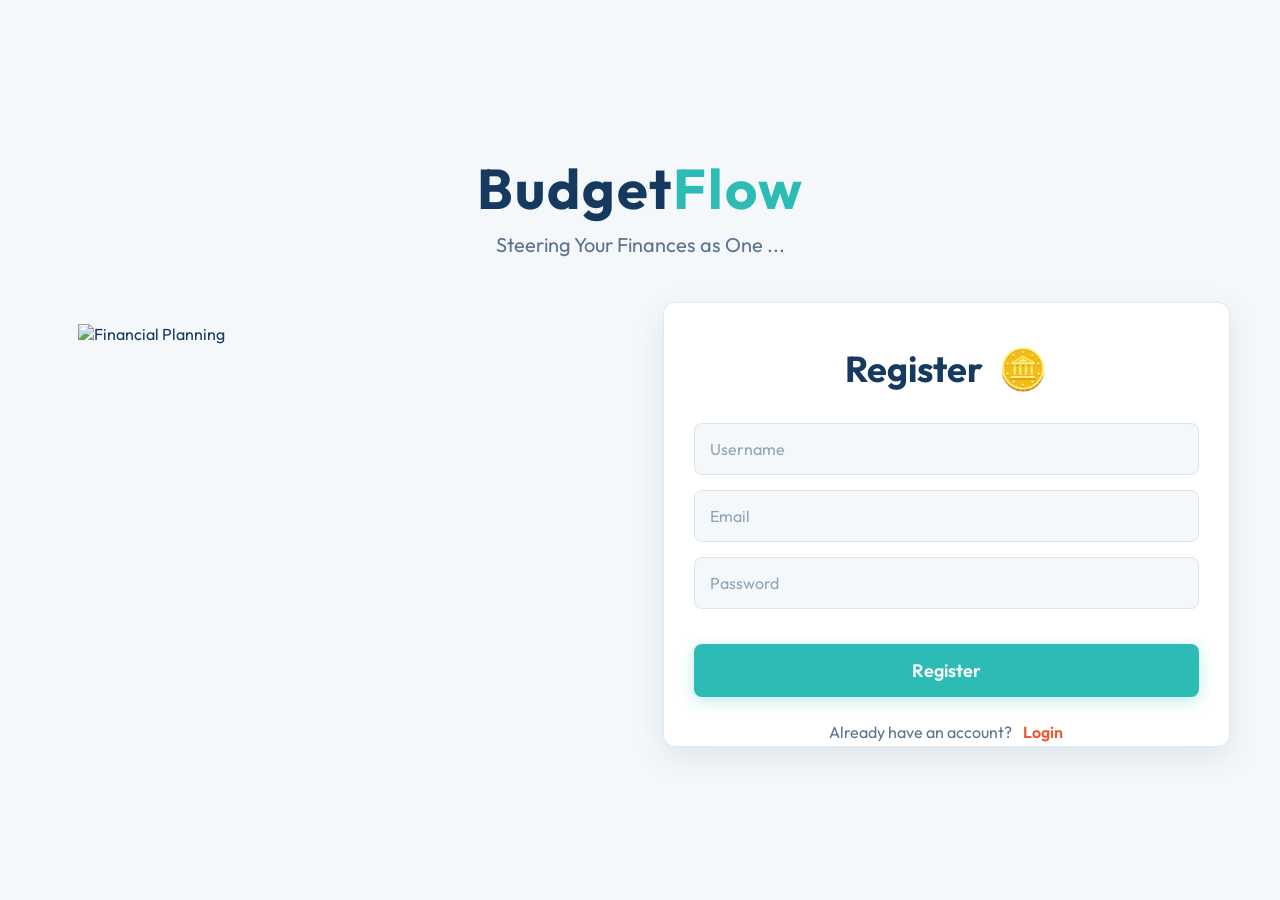
==== register.html @ dba32dd6 "first commit" ====
<!DOCTYPE html>
<html lang="en">
<head>

    <meta charset="UTF-8">

    <meta
        name="viewport"
        content="width=device-width, initial-scale=1.0"
    >

    <title>BudgetFlow - Register</title>

    <link rel="stylesheet" href="register.css">

</head>


<body>

    <div class="page-container">


        <!-- Logo -->

        <header class="logo-section">
            <h1>
                <span>Budget</span><span>Flow</span>
            </h1>

            <p>
                Steering Your Finances as One ...
            </p>

        </header>


        <!-- Registration -->

        <main class="register-container">


            <!-- Image -->

            <div class="image-box">

                <img
                    src="https://encrypted-tbn0.gstatic.com/images?q=tbn:ANd9GcRK-WddXY2PVQXoNPID8iSVXR1ydyr45ATtW-p8VSFIhxs8Y7neaX5o0P4&s=10"
                    alt="Financial Planning"
                >

            </div>


            <!-- Form -->

            <div class="register-box">

                <div class="form-heading">

                    <h2>Register</h2>

                    <span>🪙</span>

                </div>


                <form id="registerForm">

                    <input
                        type="text"
                        id="username"
                        placeholder="Username"
                    >

                    <input
                        type="email"
                        id="email"
                        placeholder="Email"
                    >

                    <input
                        type="password"
                        id="password"
                        placeholder="Password"
                    >

                    <button
                        type="submit"
                        class="register-btn"
                    >
                        Register
                    </button>

                </form>


                <div class="login-link">

                    <span>Already have an account?</span>

                    <button
                        type="button"
                        id="loginButton"
                    >
                        Login
                    </button>

                </div>

            </div>

        </main>

    </div>


    <script src="register.js"></script>

</body>
</html>
---- register.css ----
@import url('https://fonts.googleapis.com/css2?family=Outfit:wght@300;400;600;700&display=swap');

* {
    margin: 0;
    padding: 0;
    box-sizing: border-box;
}

body {
    min-height: 100vh;
    font-family: 'Outfit', sans-serif;
    background: #f4f8fa; /* Light cyan-gray */
    color: #163a5f; /* Dark navy */
    display: flex;
    justify-content: center;
    align-items: center;
}

.page-container {
    width: 100%;
    max-width: 1400px;
    padding: 40px 50px;
}

/* ================= LOGO ================= */
.logo-section {
    text-align: center;
    margin-bottom: 45px;
}

.logo-section h1 {
    font-size: 56px;
    font-weight: 700;
    letter-spacing: 2px;
}

.logo-section h1 span:first-child {
    color: #163a5f;
}

.logo-section h1 span:last-child {
    color: #2dbbb6;
}

.logo-section p {
    margin-top: 8px;
    font-size: 20px;
    font-weight: 400;
    color: #5b7290;
}

/* ================= REGISTER ================= */
.register-container {
    max-width: 1200px;
    margin: auto;
    display: grid;
    grid-template-columns: 1fr 1fr;
    gap: 45px;
    align-items: center;
}

/* Image */
.image-box {
    height: 445px;
    background: transparent;
    display: flex;
    justify-content: center;
    align-items: center;
}

.image-box img {
    width: 90%;
    height: 90%;
    object-fit: contain;
}

/* Form */
.register-box {
    height: 445px;
    background: #ffffff;
    padding: 40px 30px;
    border-radius: 12px;
    box-shadow: 0 10px 30px rgba(22, 58, 95, 0.1);
    border: 1px solid #e1e8ef;
}

.form-heading {
    display: flex;
    justify-content: center;
    align-items: center;
    gap: 15px;
    margin-bottom: 30px;
}

.form-heading h2 {
    font-size: 36px;
    color: #163a5f;
    font-weight: 700;
}

.form-heading span {
    font-size: 40px;
}

/* Inputs */
.register-box input {
    width: 100%;
    padding: 15px;
    margin-bottom: 15px;
    border: 1px solid #dce4ec;
    border-radius: 8px;
    font-size: 16px;
    outline: none;
    background: #f4f8fa;
    color: #163a5f;
    font-family: 'Outfit', sans-serif;
    transition: 0.3s;
}

.register-box input::placeholder {
    color: #8fa4b8;
}

.register-box input:focus {
    border-color: #2dbbb6;
    box-shadow: 0 0 0 3px rgba(45, 187, 182, 0.2);
    background: #ffffff;
}

/* Register button */
.register-btn {
    display: block;
    width: 100%;
    margin: 20px auto 0;
    padding: 15px;
    border: none;
    border-radius: 8px;
    background: #2dbbb6;
    color: white;
    font-size: 18px;
    font-weight: 600;
    font-family: 'Outfit', sans-serif;
    cursor: pointer;
    transition: 0.3s;
    box-shadow: 0 4px 15px rgba(45, 187, 182, 0.3);
}

.register-btn:hover {
    transform: translateY(-2px);
    background: #239e99;
    box-shadow: 0 6px 20px rgba(45, 187, 182, 0.5);
}

/* Login */
.login-link {
    text-align: center;
    margin-top: 25px;
    font-size: 16px;
    color: #5b7290;
}

.login-link button {
    border: none;
    background: none;
    color: #f25430;
    font-weight: 600;
    font-size: 16px;
    cursor: pointer;
    margin-left: 8px;
    font-family: 'Outfit', sans-serif;
    transition: 0.2s;
}

.login-link button:hover {
    color: #d14322;
    text-decoration: underline;
}

/* ================= RESPONSIVE ================= */
@media (max-width: 850px) {
    .page-container {
        padding: 25px;
    }
    .logo-section h1 {
        font-size: 42px;
    }
    .register-container {
        grid-template-columns: 1fr;
    }
    .image-box {
        display: none;
    }
    .register-box {
        height: auto;
    }
}
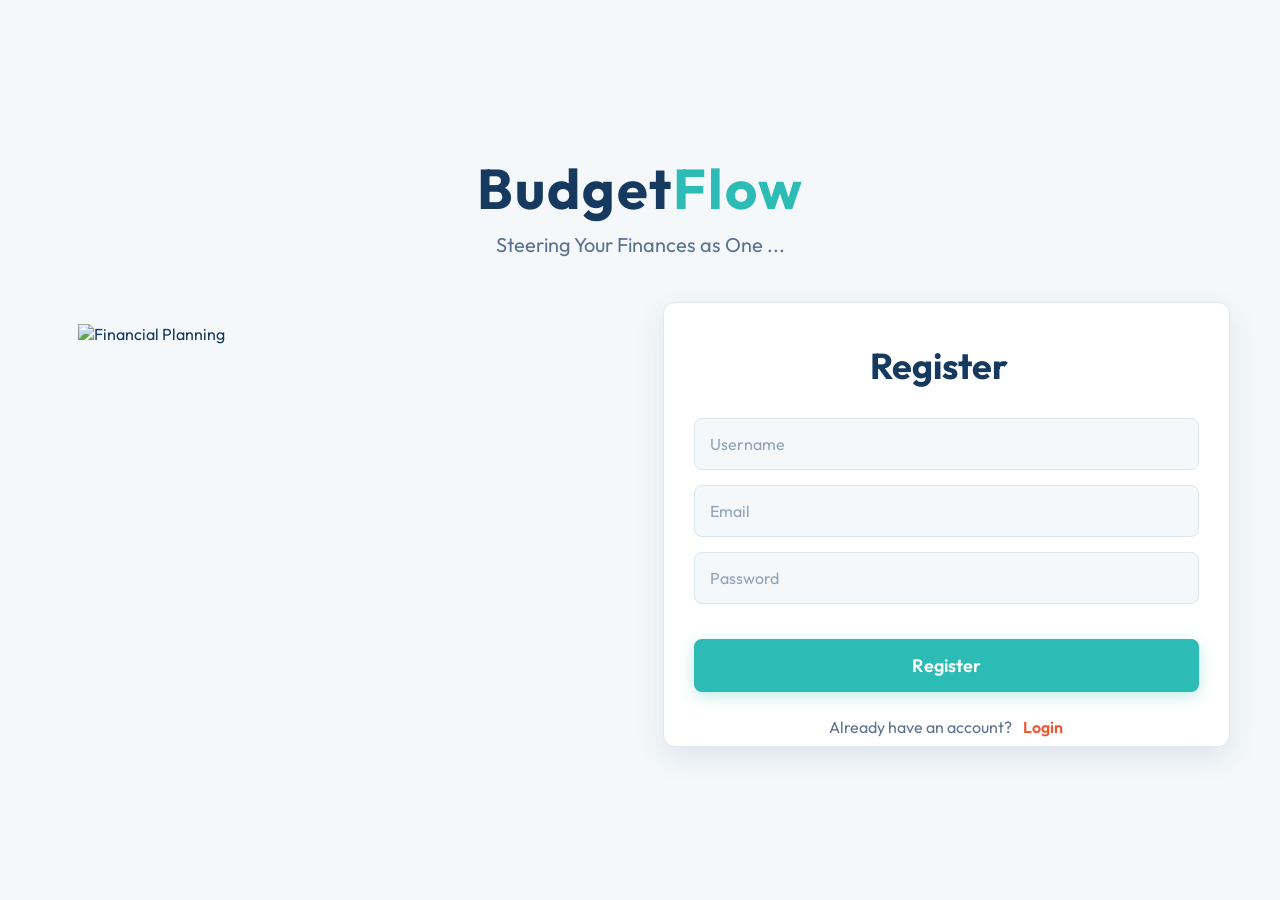
==== commit 1939ccd7: "Remove coin emoji from register.html Removed the coin emoji from the registration form." ====
--- a/register.html
+++ b/register.html
@@ -60,7 +60,7 @@
 
                     <h2>Register</h2>
 
-                    <span>🪙</span>
+                    <span></span>
 
                 </div>
 
@@ -118,4 +118,4 @@
     <script src="register.js"></script>
 
 </body>
-</html>+</html>
